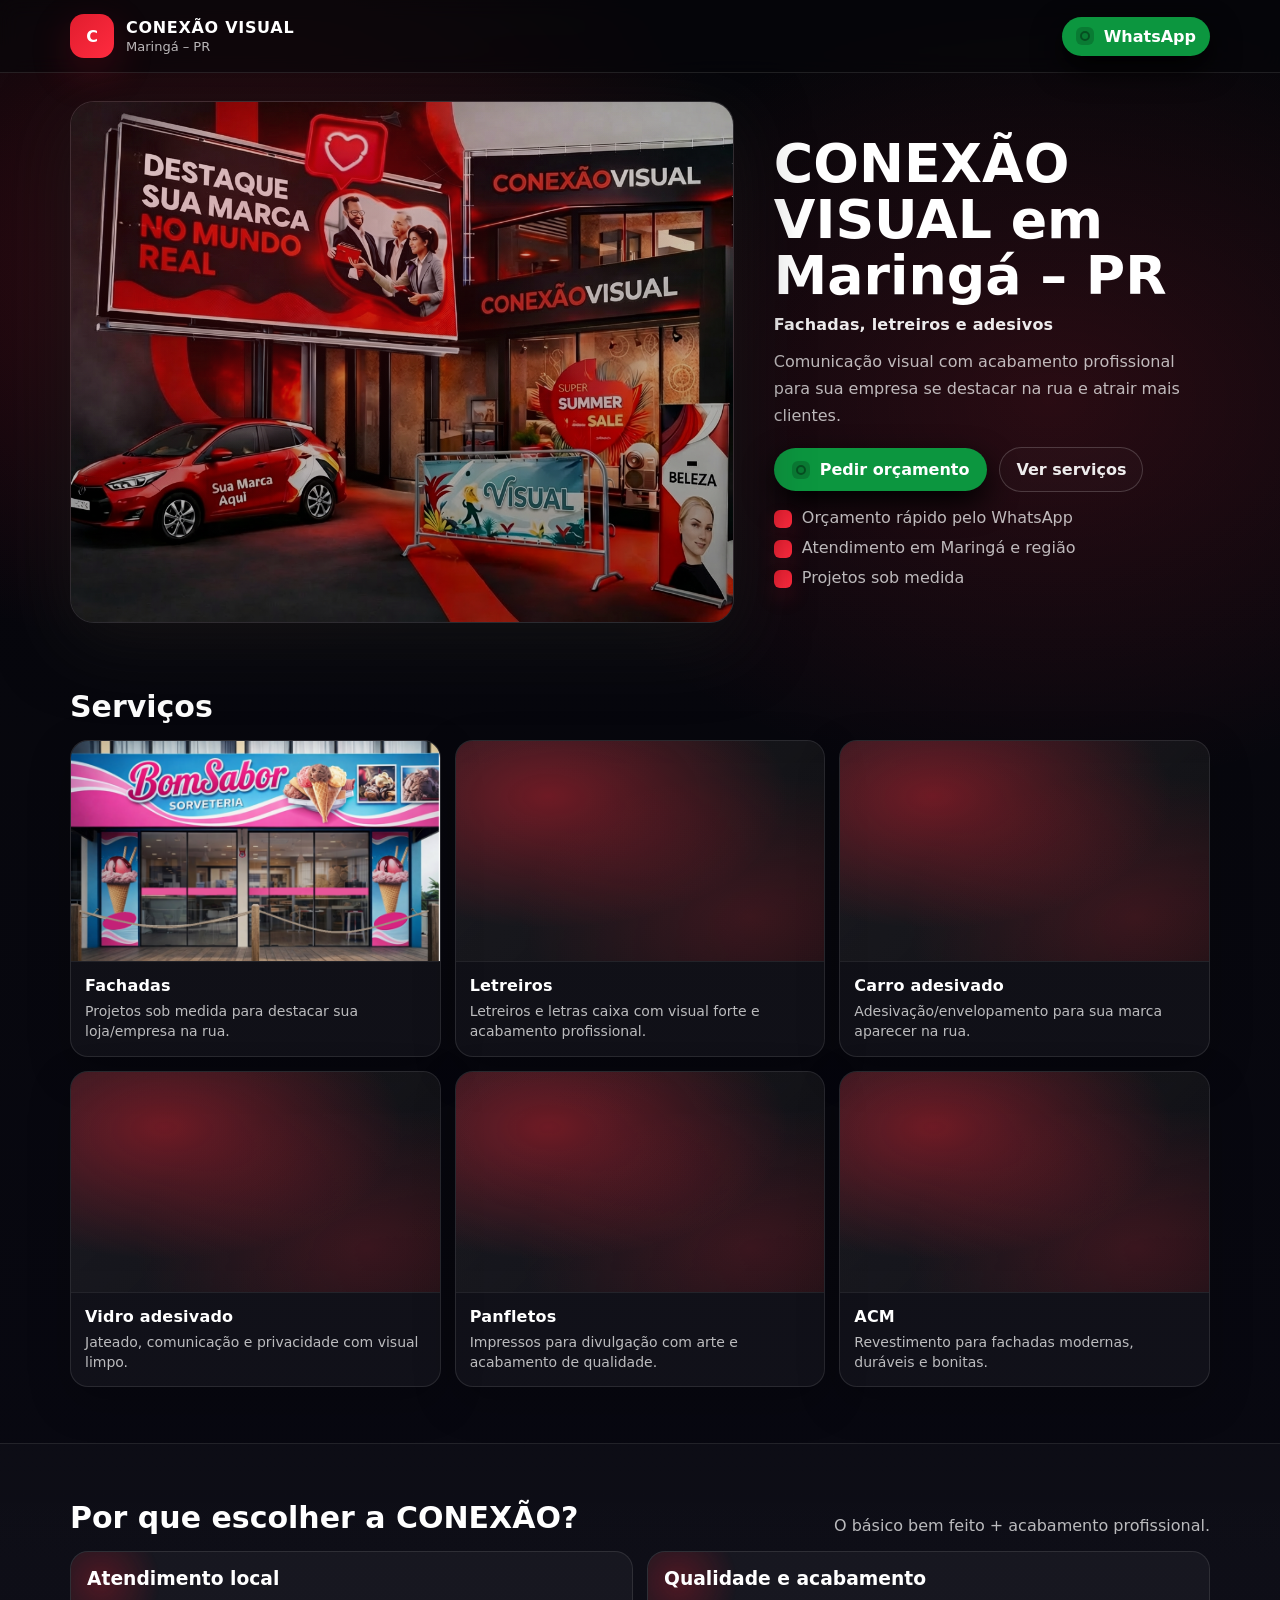
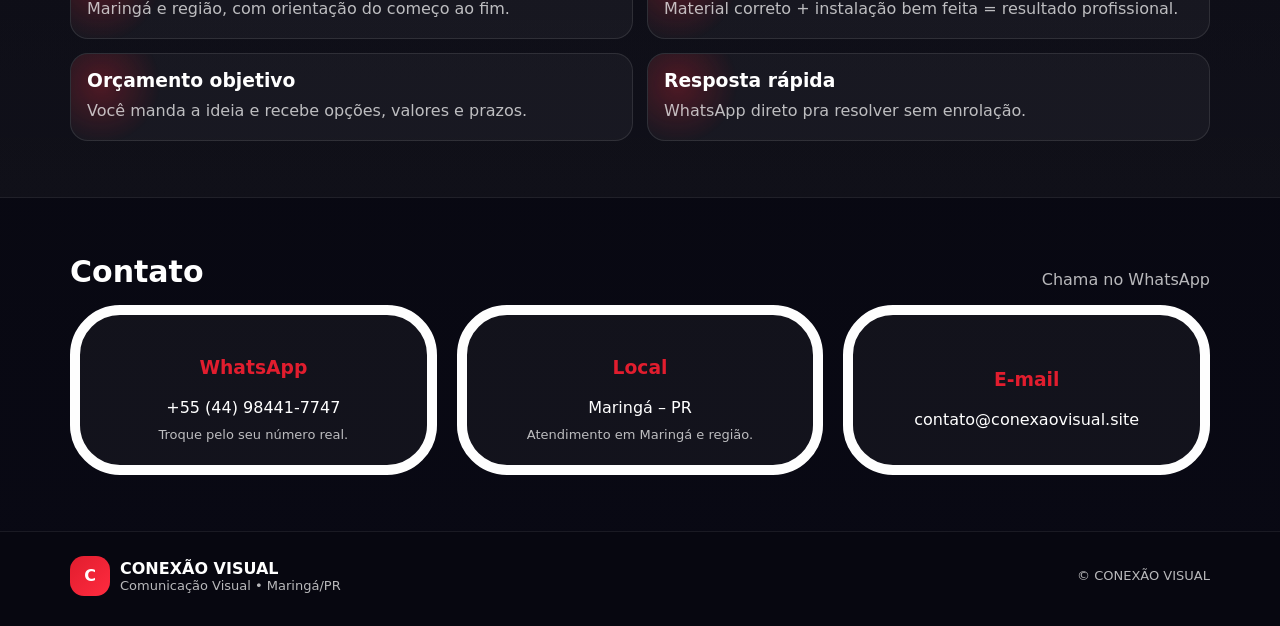
==== index.html @ aeeef825 "primeira versão do site" ====
<!doctype html>
<html lang="pt-br">
<head>
  <meta charset="utf-8" />
  <meta name="viewport" content="width=device-width, initial-scale=1" />
  <title>CONEXÃO VISUAL em Maringá PR | Fachadas, Letreiros e Adesivos</title>
  <meta name="description" content="VIVA VIDA em Maringá-PR. Fachadas, letreiros, adesivos, carro adesivado, vidro adesivado, panfletos e ACM. Orçamento rápido no WhatsApp." />
  <link rel="stylesheet" href="styles.css" />
</head>

<body>
  <!-- TOPO FIXO (como seu desenho: nome à esquerda, WhatsApp à direita) -->
  <header class="topbar">
    <div class="container topbar__content">
      <div class="brand">
        <div class="brand__mark" aria-hidden="true">C</div>
        <div class="brand__text">
          <strong>CONEXÃO VISUAL</strong>
          <span>Maringá – PR</span>
        </div>
      </div>

      <a class="btn-wa" id="wa-top" target="_blank" rel="noopener"
         href="https://wa.me/5544984417747?text=Ol%C3%A1!%20Quero%20um%20or%C3%A7amento%20da%20NEXVISUAL%20em%20Maring%C3%A1.">
        <span class="wa-ico" aria-hidden="true"></span>
        WhatsApp
      </a>
    </div>
  </header>

  <main>
    <!-- HERO (imagem à esquerda / texto à direita) -->
    <section class="hero" id="inicio">
      <div class="container hero__grid">
        <!-- ESQUERDA: imagem -->
        <div class="hero__image">
          <img src="assets/heros.png" alt="CONEXÃO VISUAL - Comunicação Visual" />
          <div class="hero__imageGlow" aria-hidden="true"></div>
        </div>

        <!-- DIREITA: texto -->
        <div class="hero__text">
          <h1>CONEXÃO VISUAL em Maringá – PR</h1>
          <p class="hero__subtitle">Fachadas, letreiros e adesivos</p>

          <p class="hero__desc">
            Comunicação visual com acabamento profissional para sua empresa se destacar na rua e atrair mais clientes.
          </p>

          <div class="hero__actions">
            <a class="btn-wa btn-wa--big" id="wa-hero" target="_blank" rel="noopener"
               href=https://wa.me/5544984417747?text=Ol%C3%A1,%20gostaria%20de%20um%20or%C3%A7amento!
>
              <span class="wa-ico" aria-hidden="true"></span>
              Pedir orçamento
            </a>

            <a class="btn-outline" href="#servicos">Ver serviços</a>
          </div>

          <ul class="hero__bullets">
            <li>Orçamento rápido pelo WhatsApp</li>
            <li>Atendimento em Maringá e região</li>
            <li>Projetos sob medida</li>
          </ul>
        </div>
      </div>
    </section>

    <!-- SERVIÇOS (grid com cards com foto + título + descrição) -->
    <section class="section" id="servicos">
      <div class="container">
        <div class="section__head">
          <h2>Serviços</h2>
          <p></p>
        </div>

        <div class="cards">
          <!-- CARD -->
          <article class="card">
            <div class="card__photo">
              <img src="assets/fachada.png" alt="Fachadas comerciais" loading="lazy"
                   onerror="this.style.display='none'; this.parentElement.classList.add('ph')" />
              <div class="placeholder" aria-hidden="true"></div>
            </div>
            <div class="card__body">
              <h3>Fachadas</h3>
              <p>Projetos sob medida para destacar sua loja/empresa na rua.</p>
            </div>
          </article>

          <article class="card">
            <div class="card__photo">
              <img src="assets/servicos/letreiro.jpg" alt="Letreiros e letras caixa" loading="lazy"
                   onerror="this.style.display='none'; this.parentElement.classList.add('ph')" />
              <div class="placeholder" aria-hidden="true"></div>
            </div>
            <div class="card__body">
              <h3>Letreiros</h3>
              <p>Letreiros e letras caixa com visual forte e acabamento profissional.</p>
            </div>
          </article>

          <article class="card">
            <div class="card__photo">
              <img src="assets/servicos/carro.jpg" alt="Carro adesivado" loading="lazy"
                   onerror="this.style.display='none'; this.parentElement.classList.add('ph')" />
              <div class="placeholder" aria-hidden="true"></div>
            </div>
            <div class="card__body">
              <h3>Carro adesivado</h3>
              <p>Adesivação/envelopamento para sua marca aparecer na rua.</p>
            </div>
          </article>

          <article class="card">
            <div class="card__photo">
              <img src="assets/servicos/vidro.jpg" alt="Vidro adesivado" loading="lazy"
                   onerror="this.style.display='none'; this.parentElement.classList.add('ph')" />
              <div class="placeholder" aria-hidden="true"></div>
            </div>
            <div class="card__body">
              <h3>Vidro adesivado</h3>
              <p>Jateado, comunicação e privacidade com visual limpo.</p>
            </div>
          </article>

          <article class="card">
            <div class="card__photo">
              <img src="assets/servicos/panfleto.jpg" alt="Panfletos" loading="lazy"
                   onerror="this.style.display='none'; this.parentElement.classList.add('ph')" />
              <div class="placeholder" aria-hidden="true"></div>
            </div>
            <div class="card__body">
              <h3>Panfletos</h3>
              <p>Impressos para divulgação com arte e acabamento de qualidade.</p>
            </div>
          </article>

          <article class="card">
            <div class="card__photo">
              <img src="assets/servicos/acm.jpg" alt="ACM" loading="lazy"
                   onerror="this.style.display='none'; this.parentElement.classList.add('ph')" />
              <div class="placeholder" aria-hidden="true"></div>
            </div>
            <div class="card__body">
              <h3>ACM</h3>
              <p>Revestimento para fachadas modernas, duráveis e bonitas.</p>
            </div>
          </article>
        </div>
      </div>
    </section>

    <!-- POR QUE ESCOLHER -->
    <section class="section section--alt" id="porque">
      <div class="container">
        <div class="section__head">
          <h2>Por que escolher a CONEXÃO?</h2>
          <p>O básico bem feito + acabamento profissional.</p>
        </div>

        <div class="reasons">
          <div class="reason">
            <h3>Atendimento local</h3>
            <p>Maringá e região, com orientação do começo ao fim.</p>
          </div>
          <div class="reason">
            <h3>Qualidade e acabamento</h3>
            <p>Material correto + instalação bem feita = resultado profissional.</p>
          </div>
          <div class="reason">
            <h3>Orçamento objetivo</h3>
            <p>Você manda a ideia e recebe opções, valores e prazos.</p>
          </div>
          <div class="reason">
            <h3>Resposta rápida</h3>
            <p>WhatsApp direto pra resolver sem enrolação.</p>
          </div>
        </div>
      </div>
    </section>

    <!-- CONTATO -->
    <section class="section" id="contato">
      <div class="container">
        <div class="section__head">
          <h2>Contato</h2>
          <p>Chama no WhatsApp </p>
        </div>

        <div class="contact">
          <div class="contact__box">
            <h3>WhatsApp</h3>
            <a class="link" target="_blank" rel="noopener"
               href="https://wa.me/5544984417747?text=Ol%C3%A1!%20Quero%20um%20or%C3%A7amento%20da%20NEXVISUAL%20em%20Maring%C3%A1.">
              +55 (44) 98441-7747
            </a>
            <p class="muted small">Troque pelo seu número real.</p>
          </div>

          <div class="contact__box">
            <h3>Local</h3>
            <p>Maringá – PR</p>
            <p class="muted small">Atendimento em Maringá e região.</p>
          </div>

          <div class="contact__box">
            <h3>E-mail</h3>
            <a class="link" href="mailto:contato@nexvisual.site">contato@conexaovisual.site</a>
          </div>
        </div>
      </div>
    </section>
  </main>

  <footer class="footer">
    <div class="container footer__content">
      <div class="footer__left">
        <div class="footer__mark" aria-hidden="true">C</div>
        <div>
          <strong>CONEXÃO VISUAL</strong>
          <div class="muted small">Comunicação Visual • Maringá/PR</div>
        </div>
      </div>

      <div class="muted small">© <span id="month"></span> CONEXÃO VISUAL</div>
    </div>
  </footer>

  <script src="script.js"></script>
</body>
</html>
---- styles.css ----
:root{
  --bg: #ffffff;
  --panel: rgba(255, 255, 255, 0.092);
  --line: rgba(255,255,255,.12);
  --text: #ffffff;
  --muted: rgba(254, 254, 254, 0.72);

  --red: #e11d2e;
  --red2:#ff2b3f;
  --white: #ffffff;
  --wa: #0c963f;

  --radius: 18px;
  --shadow: 0 18px 70px rgba(22, 22, 22, 0.779);
}

*{ box-sizing: border-box; }
html{ scroll-behavior: smooth; }
body{
  margin: 0;
  font-family: ui-sans-serif, system-ui, -apple-system, Segoe UI, Roboto, Arial, "Noto Sans", "Helvetica Neue", sans-serif;
  color: var(--text);
  background:
    radial-gradient(900px 650px at 18% 12%, rgba(225,29,46,.22), transparent 60%),
    radial-gradient(900px 650px at 82% 18%, rgba(255,43,63,.14), transparent 60%),
    linear-gradient(180deg, #06060a, #090914);
}

a{ color: inherit; 
  text-decoration: none; }
.container{ width: min(1140px, 92%); margin: 0 auto; }

.muted{ color: var(--muted); }
.small{ font-size: 13px; }

.link{
  text-decoration: none;
  color: inherit;
}

/* Topbar */
.topbar{
  position: sticky;
  top: 0;
  z-index: 50;
  backdrop-filter: blur(10px);
  background: rgba(6,6,10,.55);
  border-bottom: 1px solid rgba(255,255,255,.10);
}

.topbar__content{
  display:flex;
  align-items:center;
  justify-content: space-between;
  padding: 14px 0;
}

.brand{ display:flex; align-items:center; gap: 12px; }
.brand__mark{
  width: 44px; height: 44px;
  border-radius: 14px;
  display:grid; place-items:center;
  background: linear-gradient(135deg, var(--red), var(--red2));
  font-weight: 900;
  box-shadow: 0 14px 40px rgba(225,29,46,.22);
}
.brand__text strong{ letter-spacing: .7px; }
.brand__text span{ display:block; margin-top: 2px; font-size: 13px; color: var(--muted); }

/* WhatsApp button (verde clássico) */
.btn-wa{
  display:inline-flex;
  align-items:center;
  gap: 10px;
  background: var(--wa);
  color: #ffffff;
  font-weight: 900;
  padding: 10px 14px;
  border-radius: 999px;
  box-shadow: 0 12px 30px rgb(0, 0, 0);
  transition: transform .08s ease;
}
.btn-wa:hover{ transform: translateY(-1px); }
.btn-wa--big{ padding: 12px 18px; }

.wa-ico{
  width: 18px; height: 18px;
  border-radius: 6px;
  background: rgba(0,0,0,.18);
  position: relative;
}
.wa-ico::before{
  content:"";
  position:absolute;
  inset: 4px;
  border-radius: 999px;
  border: 2px solid rgba(0,0,0,.35);
}

/* Hero split */
.hero{
  padding: 28px 0 10px;
}

.hero__grid{
  display:grid;
  grid-template-columns: 1.40fr .92fr;
  gap: 40px;
  align-items: center;
}

.hero__image{
  position: relative;
  border-radius: 24px;
  overflow: hidden;
  background: rgba(255,255,255,.03);
  border: 1px solid rgba(255,255,255,.12);
  box-shadow: var(--shadow);
}

.hero__image img{
  width: 100%;
  height: 520px;
  display:block;
  object-fit: cover;
}

.hero__imageGlow{
  position: absolute;
  inset: 0;
  background:
    radial-gradient(800px 500px at 30% 25%, rgba(225,29,46,.22), transparent 55%),
    linear-gradient(180deg, rgba(0,0,0,.12), rgba(0,0,0,.35));
  pointer-events: none;
}

.hero__text h1{
  margin: 0 0 10px;
  font-size: clamp(34px, 4.2vw, 54px);
  line-height: 1.05;
}

.hero__subtitle{
  margin: 0 0 14px;
  font-weight: 900;
  color: rgba(255,255,255,.92);
  letter-spacing: .2px;
}

.hero__desc{
  margin: 0 0 18px;
  color: var(--muted);
  line-height: 1.7;
  max-width: 55ch;
}

.hero__actions{
  display:flex;
  gap: 12px;
  flex-wrap: wrap;
  align-items: center;
  margin-bottom: 16px;
}

.btn-outline{
  display:inline-flex;
  align-items:center;
  justify-content:center;
  padding: 12px 16px;
  border-radius: 999px;
  border: 1px solid rgba(255,255,255,.18);
  background: rgba(255,255,255,.02);
  color: rgba(255,255,255,.92);
  font-weight: 800;
}

.hero__bullets{
  list-style: none;
  padding: 0;
  margin: 0;
  display:grid;
  gap: 10px;
}
.hero__bullets li{
  display:flex;
  gap: 10px;
  align-items:flex-start;
  color: var(--muted);
}
.hero__bullets li::before{
  content:"";
  width: 18px; height: 18px;
  border-radius: 6px;
  background: linear-gradient(135deg, var(--red), var(--red2));
  box-shadow: 0 10px 20px rgba(225,29,46,.18);
  margin-top: 2px;
}

/* Sections */
.section{
  padding: 56px 0;
}

.section--alt{
  background: linear-gradient(180deg, rgba(255,255,255,.02), rgba(255,255,255,.03));
  border-top: 1px solid rgba(255,255,255,.08);
  border-bottom: 1px solid rgba(255,255,255,.08);
}

.section__head{
  display:flex;
  align-items:flex-end;
  justify-content: space-between;
  gap: 16px;
  margin-bottom: 16px;
}
.section__head h2{
  margin: 0;
  font-size: 30px;
}
.section__head p{
  margin: 0;
  color: var(--muted);
}

/* Cards Serviços */
.cards{
  display:grid;
  grid-template-columns: repeat(3, 1fr);
  gap: 14px;
}

.card{
  border-radius: 18px;
  overflow: hidden;
  background: rgba(255,255,255,.04);
  border: 1px solid rgba(255,255,255,.10);
  box-shadow: 0 14px 40px rgba(0,0,0,.25);
  transition: transform .12s ease, border-color .12s ease;
}
.card:hover{
  transform: translateY(-2px);
  border-color: rgba(225,29,46,.35);
}

.card__photo{
  height: 220px;
  position: relative;
  background: rgba(255,255,255,.03);
}
.card__photo img{
  width: 100%;
  height: 100%;
  object-fit: cover;
  display:block;
}

/* Placeholder vermelho/preto (aparece quando não tem foto) */
.card__photo.ph .placeholder,
.card__photo .placeholder{
  position:absolute;
  inset:0;
  background:
    radial-gradient(400px 220px at 25% 25%, rgba(225,29,46,.45), transparent 60%),
    radial-gradient(420px 260px at 80% 80%, rgba(255,43,63,.18), transparent 55%),
    linear-gradient(135deg, rgba(255,255,255,.02), rgba(0,0,0,.35));
  opacity: .95;
}
.card__photo.ph .placeholder{ display:block; }
.card__photo .placeholder{ display:none; }

.card__body{
  padding: 14px;
  border-top: 1px solid rgba(255,255,255,.08);
}
.card__body h3{
  margin: 0 0 6px;
  font-size: 16px;
  letter-spacing: .2px;
}
.card__body p{
  margin: 0;
  color: var(--muted);
  line-height: 1.45;
  font-size: 14px;
}

/* Reasons */
.reasons{
  display:grid;
  grid-template-columns: repeat(2, 1fr);
  gap: 14px;
}

.reason{
  border-radius: 18px;
  background: rgba(255,255,255,.04);
  border: 1px solid rgba(255,255,255,.10);
  padding: 16px;
  position: relative;
  overflow: hidden;
}
.reason::before{
  content:"";
  position:absolute;
  left:-40px;
  top:-40px;
  width: 140px;
  height: 140px;
  background: radial-gradient(circle, rgba(225,29,46,.35), transparent 60%);
  filter: blur(2px);
  opacity: .8;
}
.reason h3{ margin: 0 0 8px; position: relative; }
.reason p{ margin: 0; color: var(--muted); position: relative; line-height: 1.55; }

/* Contact */
.contact{
  display:grid;
  grid-template-columns: repeat(3, 25fr);
  gap: 20px;
}

.contact__box{
  border-radius: 50px;
  background: rgba(255,255,255,.04);
  border: 10px solid rgb(254, 254, 254);
  padding: 10px;

  display: flex;
  flex-direction: column;
  align-items: center;
  text-align: center;
  justify-content: center;      /* centraliza na altura */
  text-align: center;

  min-height: 170px;            /* padroniza a altura */
  gap: 10px;                    /* espaçamento consistente */
}
.contact__box h3{  margin-bottom: 10px;
  color: var(--red); }

  .contact__box p{
  margin: 0;                    /* remove margens padrão do <p> */
}

.contact__box a{
  display: inline-block;
  margin: 0;                    /* evita espaçamento estranho */
}

/* Footer */
.footer{
  padding: 24px 0 30px;
  border-top: 1px solid rgba(255,255,255,.08);
  background: rgba(0,0,0,.18);
}
.footer__content{
  display:flex;
  align-items:center;
  justify-content: space-between;
  gap: 14px;
  flex-wrap: wrap;
}
.footer__left{
  display:flex;
  align-items:center;
  gap: 10px;
}
.footer__mark{
  width: 40px; height: 40px;
  border-radius: 14px;
  display:grid; place-items:center;
  background: linear-gradient(135deg, var(--red), var(--red2));
  font-weight: 900;
}

/* Responsive */
@media (max-width: 1020px){
  .hero__grid{
    grid-template-columns: 1fr;
  }
  .hero__image img{
    height: 360px;
  }
  .cards{
    grid-template-columns: repeat(2, 1fr);
  }
}

@media (max-width: 640px){
  .section__head{
    flex-direction: column;
    align-items: flex-start;
  }
  .cards{
    grid-template-columns: 1fr;
  }
  .reasons{
    grid-template-columns: 1fr;
  }
  .contact{
    grid-template-columns: 1fr;
  }
}
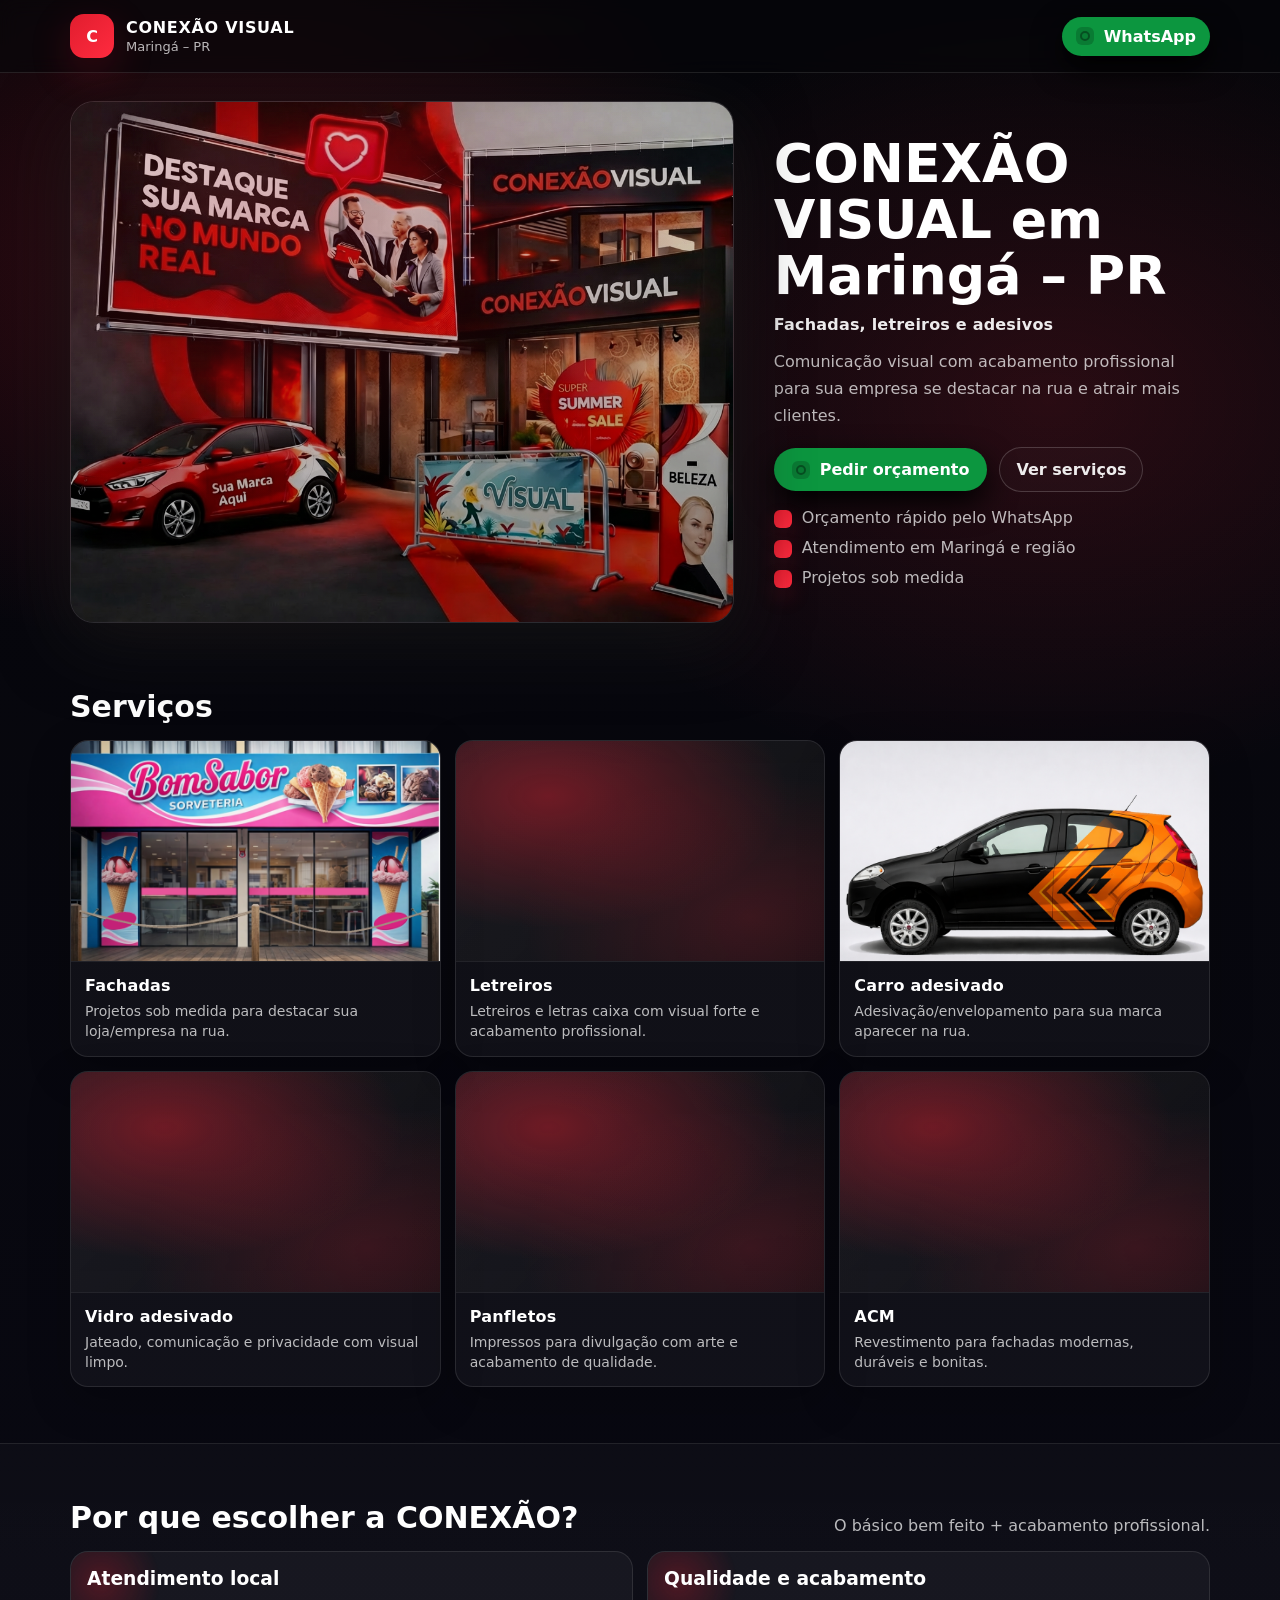
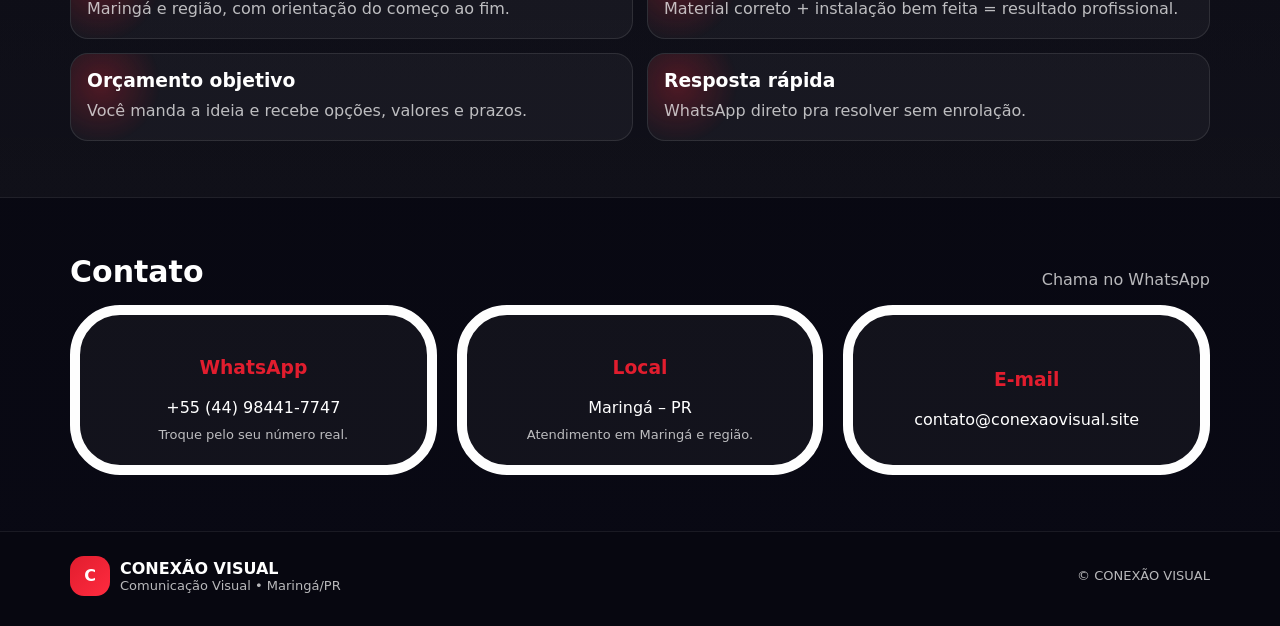
==== commit 0031865a: "adicionar imagem" ====
--- a/index.html
+++ b/index.html
@@ -103,7 +103,7 @@
 
           <article class="card">
             <div class="card__photo">
-              <img src="assets/servicos/carro.jpg" alt="Carro adesivado" loading="lazy"
+              <img src="assets/carro.png" alt="Carro adesivado" loading="lazy"
                    onerror="this.style.display='none'; this.parentElement.classList.add('ph')" />
               <div class="placeholder" aria-hidden="true"></div>
             </div>
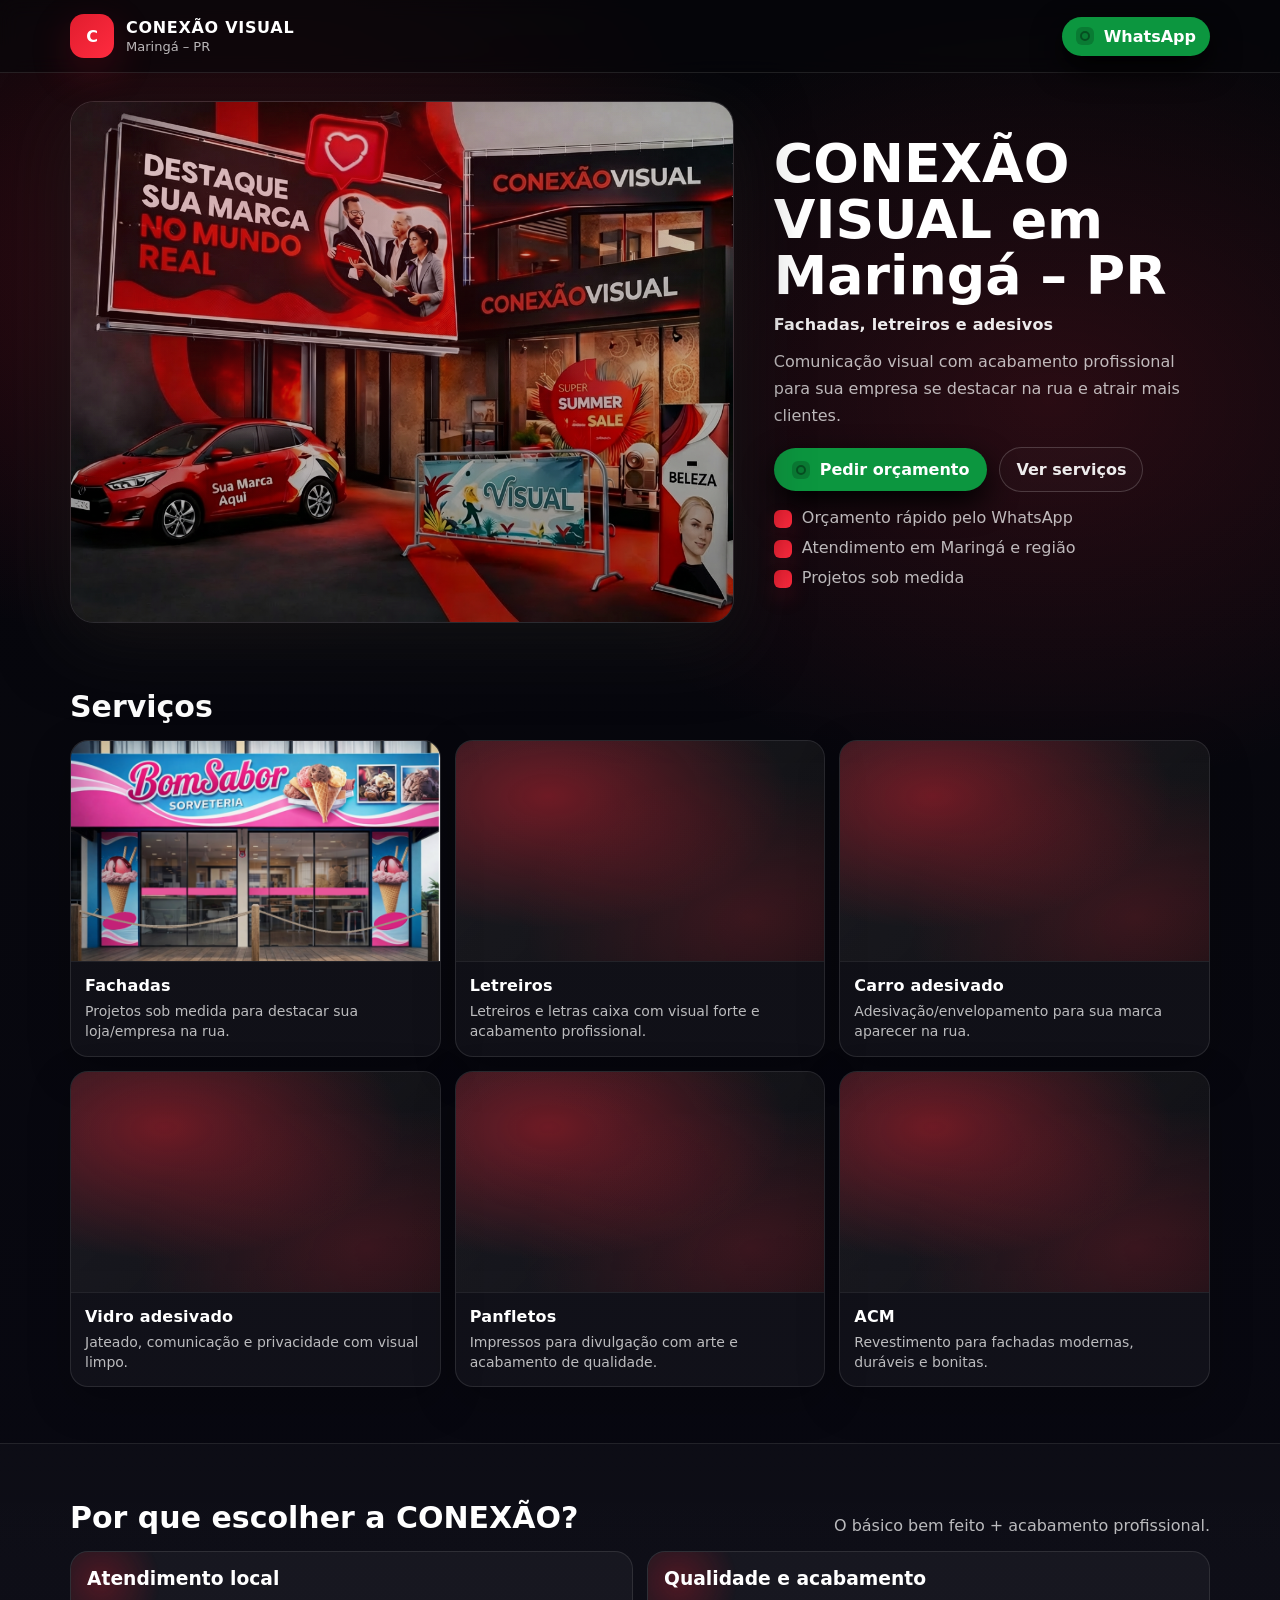
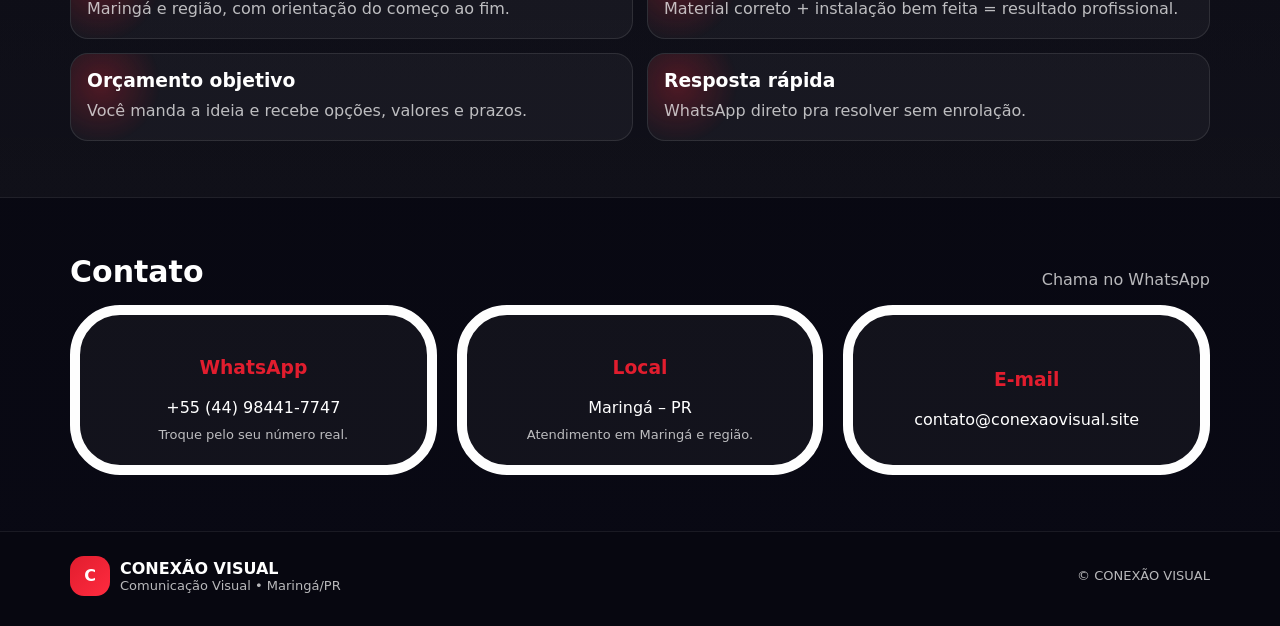
==== commit b99a68d6: "mudar codigo" ====
--- a/index.html
+++ b/index.html
@@ -103,7 +103,7 @@
 
           <article class="card">
             <div class="card__photo">
-              <img src="assets/carro.png" alt="Carro adesivado" loading="lazy"
+              <img src="assets/servicos/carro.png" alt="Carro adesivado" loading="lazy"
                    onerror="this.style.display='none'; this.parentElement.classList.add('ph')" />
               <div class="placeholder" aria-hidden="true"></div>
             </div>
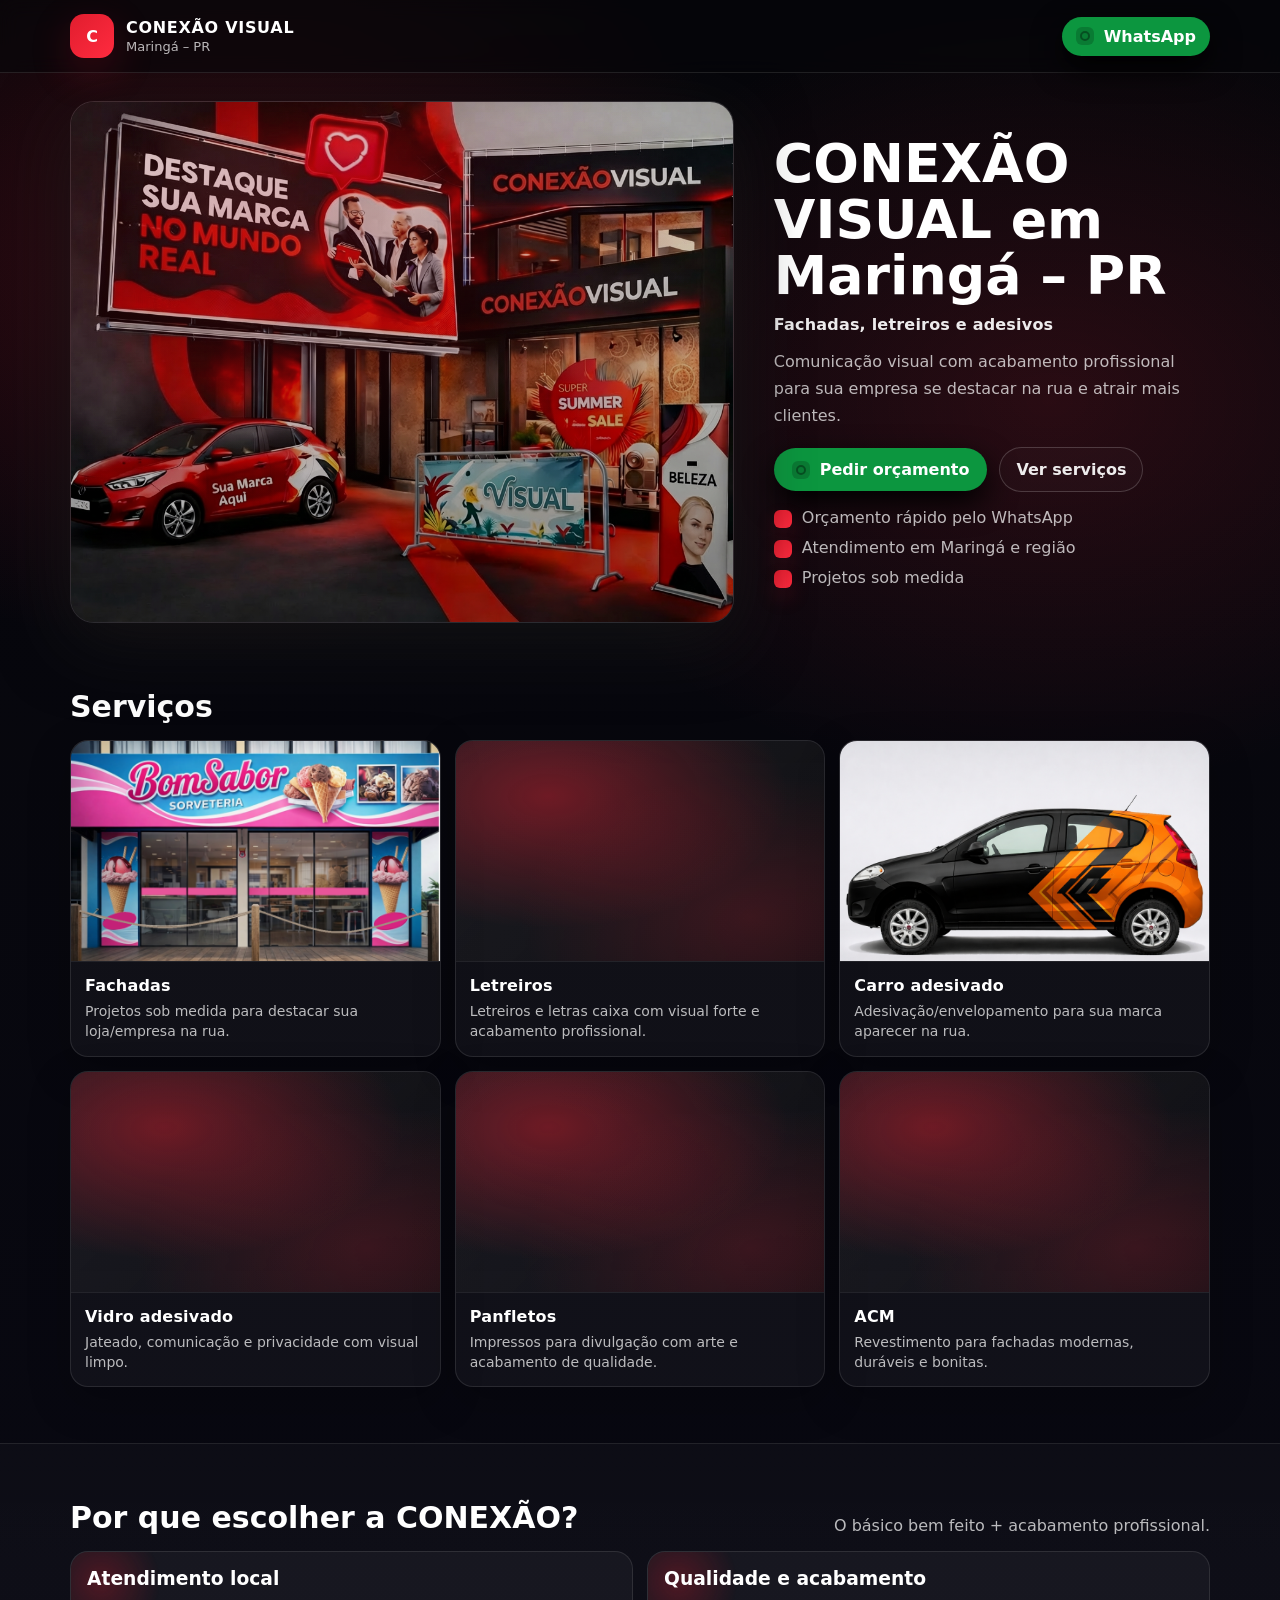
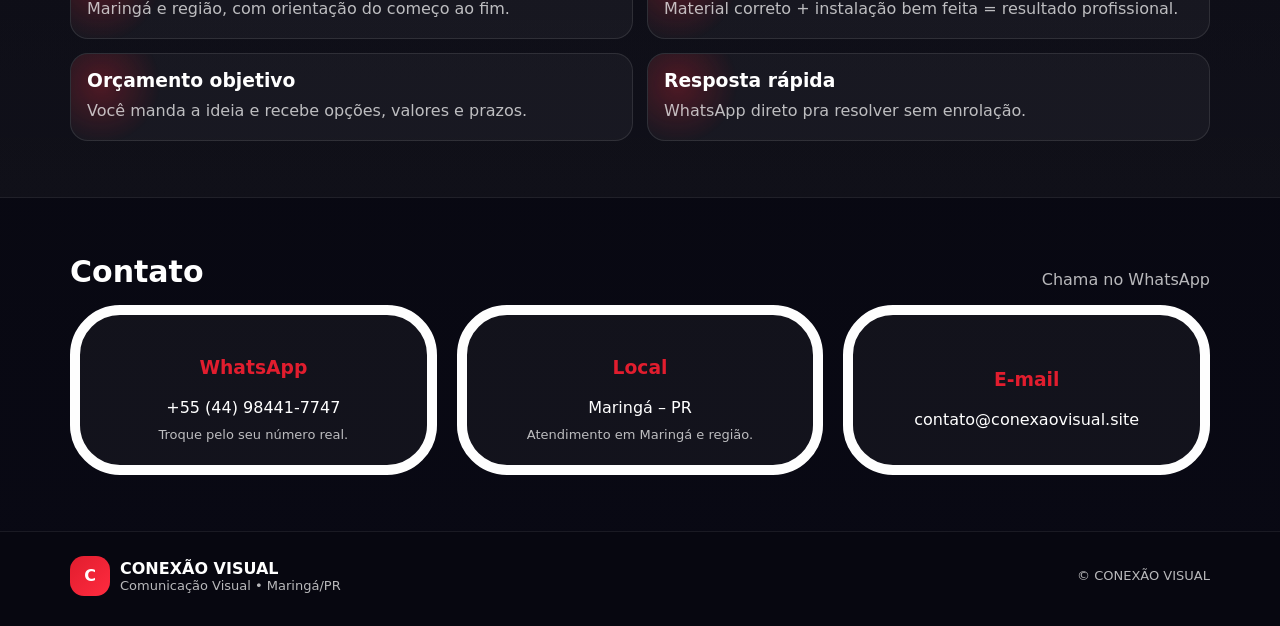
==== commit 814ac3f3: "colocar mudanças" ====
--- a/index.html
+++ b/index.html
@@ -103,7 +103,7 @@
 
           <article class="card">
             <div class="card__photo">
-              <img src="assets/servicos/carro.png" alt="Carro adesivado" loading="lazy"
+              <img src="assets/carro.png" alt="Carro adesivado" loading="lazy"
                    onerror="this.style.display='none'; this.parentElement.classList.add('ph')" />
               <div class="placeholder" aria-hidden="true"></div>
             </div>
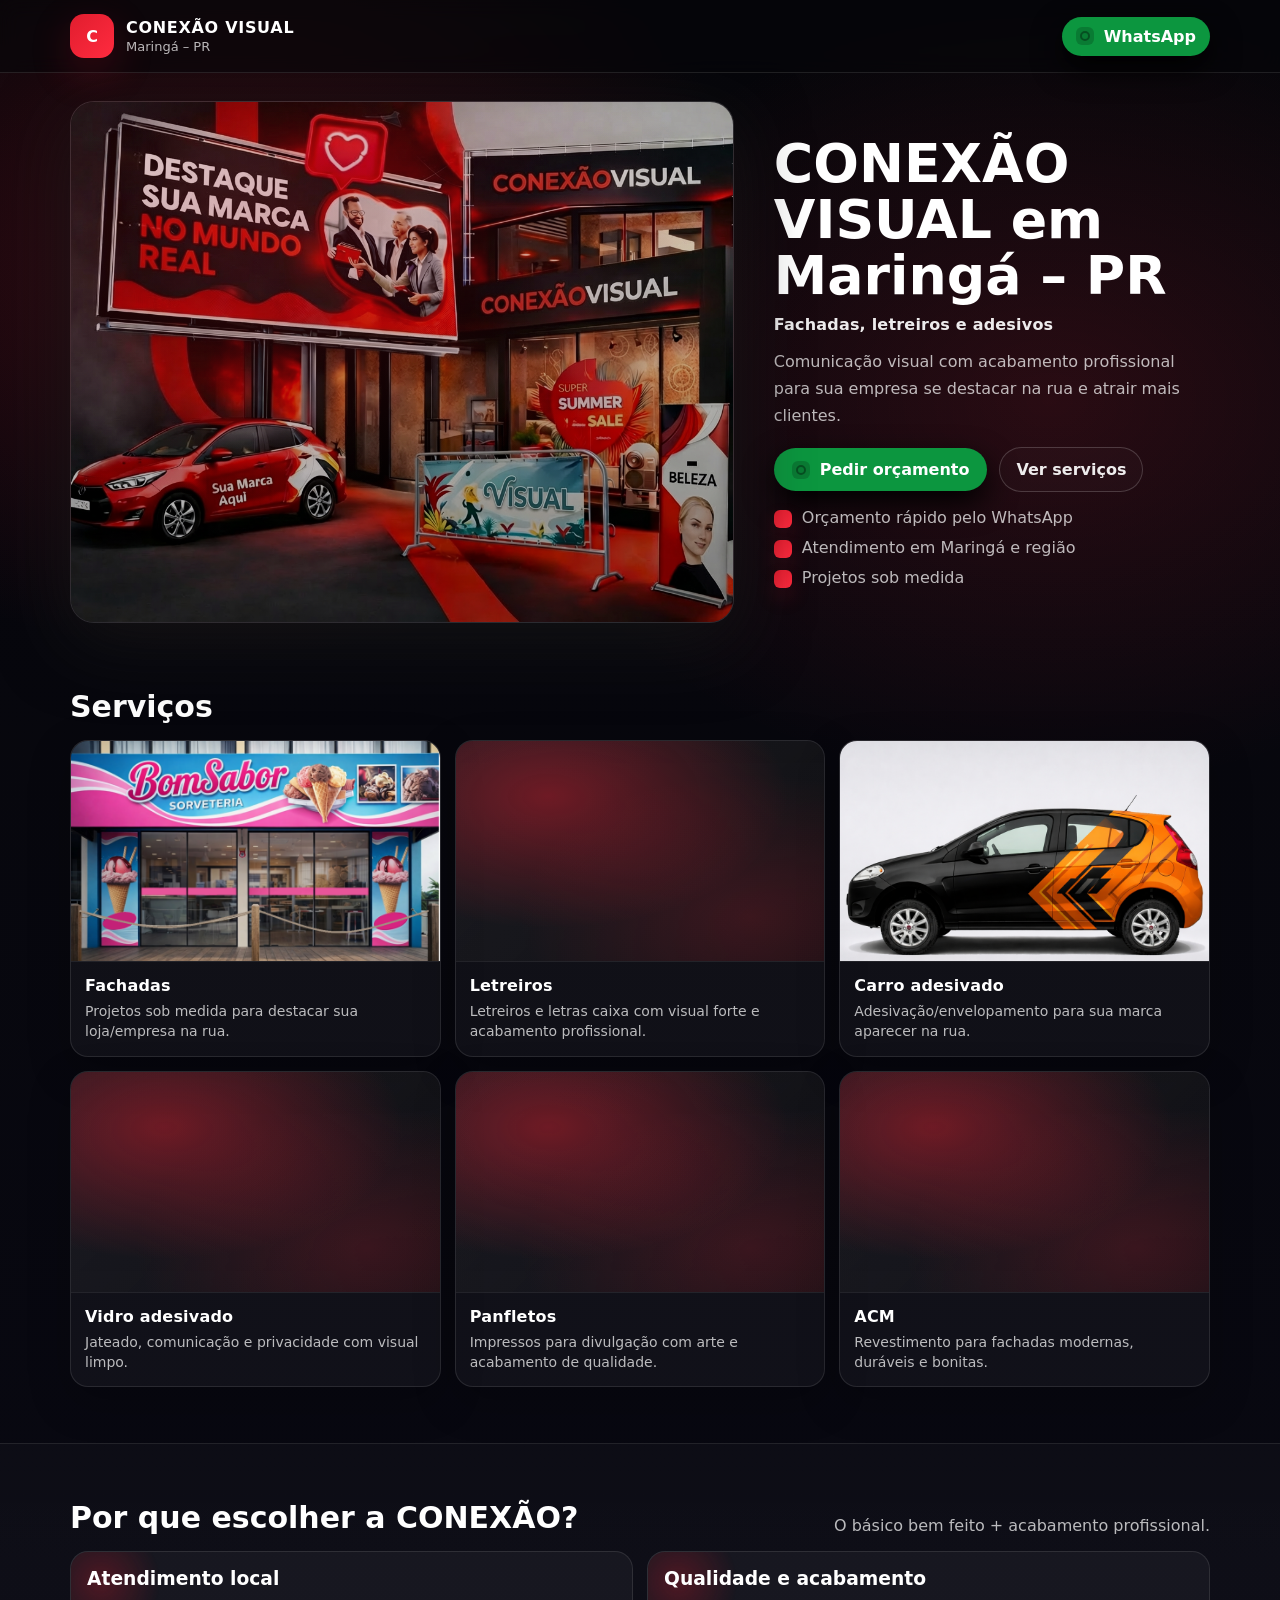
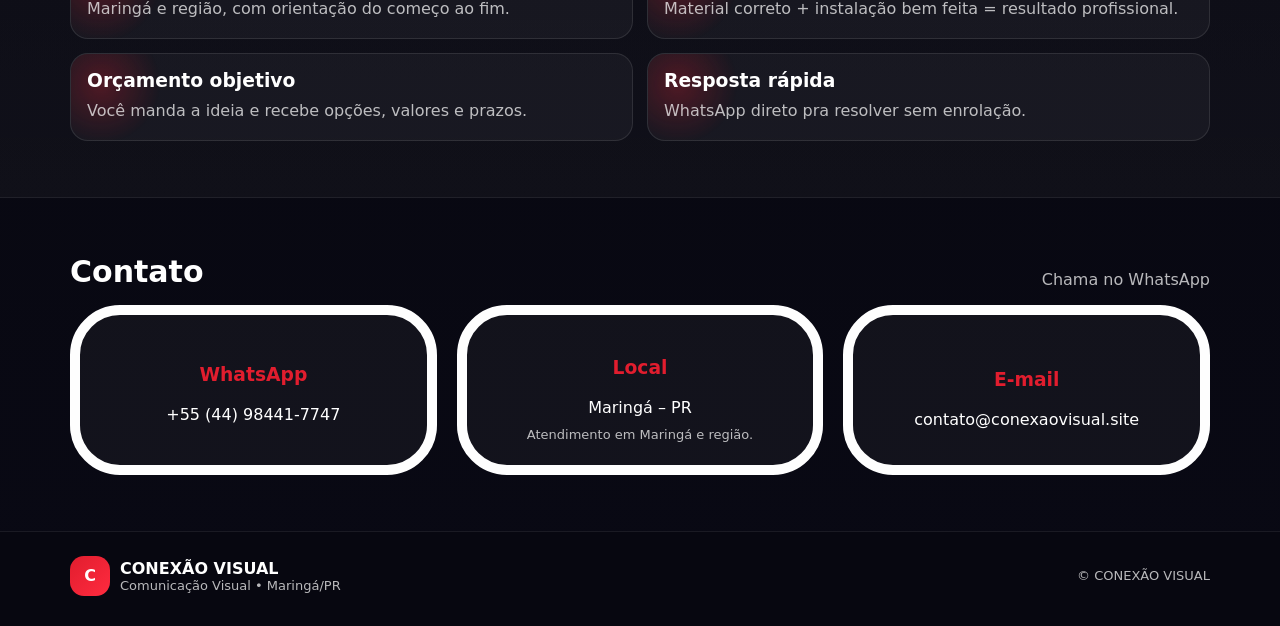
==== commit 37e61576: "troca de numero" ====
--- a/index.html
+++ b/index.html
@@ -196,7 +196,7 @@
                href="https://wa.me/5544984417747?text=Ol%C3%A1!%20Quero%20um%20or%C3%A7amento%20da%20NEXVISUAL%20em%20Maring%C3%A1.">
               +55 (44) 98441-7747
             </a>
-            <p class="muted small">Troque pelo seu número real.</p>
+            <p class="muted small"></p>
           </div>
 
           <div class="contact__box">
